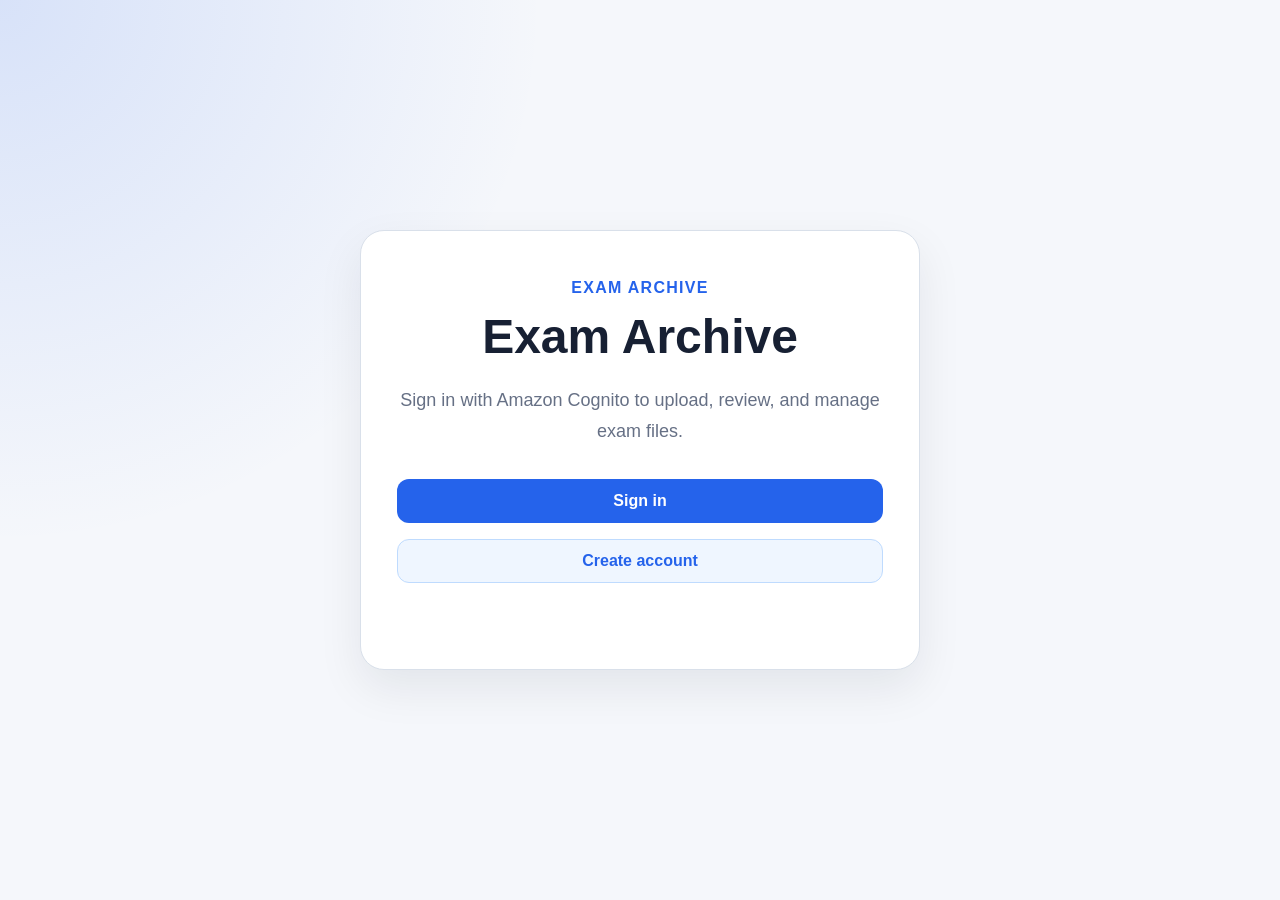
==== discussion.html @ 2037c550 "Update Discussion" ====
<!doctype html>
<html lang="zh-Hant">
<head>
    <meta charset="utf-8">
    <meta name="viewport" content="width=device-width, initial-scale=1">
    <title>討論區 - Exam Archive</title>
    <link rel="stylesheet" href="css/style.css">
</head>
<body>
    <main class="app-shell">
        <header class="app-header">
            <div>
                <p class="eyebrow">Exam Archive</p>
                <h1>討論區</h1>
            </div>
            <div class="user-bar">
                <span id="currentUserText">尚未登入</span>
                <a class="button ghost small" href="myfiles.html">回我的考古題</a>
            </div>
        </header>

        <section class="panel">
            <div class="section-head">
                <div>
                    <h2>選擇考古題以參與討論</h2>
                </div>
            </div>

            <div class="file-layout">
                <div class="file-list" id="fileList">
                    <p class="muted">載入中...</p>
                </div>

                <article class="file-detail" id="discussionDetail">
                    <div class="empty-state">
                        <h3>選擇一份考古題</h3>
                        <p>點選左側列表後，題目與討論內容會顯示在這裡。</p>
                    </div>
                </article>
            </div>
            
            <p class="status" id="filesStatus"></p>
        </section>
    </main>

    <script src="js/config.js"></script>
    <script src="js/api.js"></script>
    <script src="js/session.js"></script>
    <script src="js/discussion.js"></script>
</body>
</html>
---- css/style.css ----
* {
    box-sizing: border-box;
}

:root {
    --bg: #f5f7fb;
    --card: #ffffff;
    --text: #172033;
    --muted: #667085;
    --line: #d9e0ea;
    --primary: #2563eb;
    --primary-dark: #1d4ed8;
    --danger: #b42318;
    --success: #027a48;
    --success-bg: #f0fdf4;
    --success-soft: #dcfce7;
    --shadow: 0 18px 45px rgba(15, 23, 42, 0.08);
}

body {
    margin: 0;
    min-height: 100vh;
    font-family: Arial, "Noto Sans TC", sans-serif;
    color: var(--text);
    background:
        radial-gradient(circle at top left, rgba(37, 99, 235, 0.14), transparent 34rem),
        var(--bg);
}

.home {
    min-height: 100vh;
    display: grid;
    place-items: center;
    padding: 24px;
}

.hero-card {
    width: min(92vw, 560px);
    padding: 48px 36px;
    background: var(--card);
    border: 1px solid var(--line);
    border-radius: 24px;
    box-shadow: var(--shadow);
    text-align: center;
}

.app-shell {
    width: min(100%, 1100px);
    margin: 0 auto;
    padding: 32px 20px 60px;
}

.app-header {
    display: flex;
    align-items: flex-start;
    justify-content: space-between;
    gap: 18px;
    margin-bottom: 22px;
}

.eyebrow {
    margin: 0 0 10px;
    color: var(--primary);
    font-weight: 900;
    letter-spacing: 0.08em;
    text-transform: uppercase;
}

h1,
h2,
h3 {
    margin: 0;
    line-height: 1.25;
}

h1 {
    font-size: clamp(32px, 5vw, 48px);
}

h2 {
    margin-bottom: 18px;
    font-size: 24px;
}

h3 {
    font-size: 18px;
}

.hero-text {
    margin: 18px auto 32px;
    max-width: 30rem;
    color: var(--muted);
    font-size: 18px;
    line-height: 1.7;
}

.hero-actions {
    display: flex;
    justify-content: center;
}

.user-bar {
    display: flex;
    align-items: center;
    gap: 12px;
    color: var(--muted);
    font-weight: 700;
}

.panel {
    margin-bottom: 18px;
    padding: 24px;
    background: var(--card);
    border: 1px solid var(--line);
    border-radius: 20px;
    box-shadow: var(--shadow);
}

.tabs,
.page-nav {
    display: inline-flex;
    gap: 6px;
    padding: 4px;
    margin-bottom: 20px;
    background: #eef2f7;
    border-radius: 12px;
}

.tab,
.nav-link {
    min-height: 40px;
    padding: 0 18px;
    border: 0;
    border-radius: 10px;
    background: transparent;
    color: var(--muted);
    font-weight: 800;
    cursor: pointer;
    text-decoration: none;
    display: inline-flex;
    align-items: center;
}

.tab.is-active,
.nav-link.is-active {
    background: var(--card);
    color: var(--primary);
    box-shadow: 0 6px 16px rgba(15, 23, 42, 0.08);
}

.form-grid {
    display: grid;
    gap: 16px;
}

.two-columns {
    grid-template-columns: repeat(2, minmax(0, 1fr));
}

label {
    display: grid;
    gap: 8px;
    color: #344054;
    font-weight: 800;
    text-align: left;
}

input,
select,
textarea {
    width: 100%;
    border: 1px solid var(--line);
    border-radius: 12px;
    padding: 12px 14px;
    font: inherit;
    color: var(--text);
    background: #fff;
}

textarea {
    resize: vertical;
    line-height: 1.7;
}

.button,
button {
    min-height: 44px;
    padding: 0 18px;
    border: 1px solid transparent;
    border-radius: 12px;
    font: inherit;
    font-weight: 850;
    cursor: pointer;
    text-decoration: none;
    display: inline-flex;
    align-items: center;
    justify-content: center;
}

.button.small,
button.small {
    min-height: 38px;
    padding: 0 14px;
}

.primary {
    color: #fff;
    background: var(--primary);
}

.primary:hover {
    background: var(--primary-dark);
}

.ghost {
    color: var(--primary);
    background: #eff6ff;
    border-color: #bfdbfe;
}

.upload-box {
    margin: 18px 0;
    padding: 24px;
    border: 2px dashed #b8c7dc;
    border-radius: 18px;
    background: #f8fbff;
    text-align: center;
}

.upload-box input {
    max-width: 420px;
    margin: 0 auto 12px;
}

.status {
    min-height: 24px;
    margin: 14px 0 0;
    color: var(--muted);
    font-weight: 700;
}

.status.err {
    color: var(--danger);
}

.status.ok {
    color: var(--success);
}

.section-head,
.review-header,
.question-header {
    display: flex;
    align-items: flex-start;
    justify-content: space-between;
    gap: 16px;
    margin-bottom: 18px;
}

.section-head p,
.review-header p {
    margin: 8px 0 0;
    color: var(--muted);
}

.file-layout {
    display: grid;
    grid-template-columns: 360px 1fr;
    gap: 18px;
    align-items: start;
}

.file-list {
    display: grid;
    gap: 12px;
}

.file-card {
    width: 100%;
    display: block;
    text-align: left;
    padding: 16px;
    color: var(--text);
    background: #f8fbff;
    border: 1px solid #dbe7f8;
    border-radius: 16px;
    cursor: pointer;
}

.file-card:hover,
.file-card.is-active {
    border-color: var(--primary);
    background: #eff6ff;
}

.file-card strong {
    display: block;
    margin-bottom: 8px;
    word-break: break-word;
}

.file-card span {
    display: block;
    color: var(--muted);
    font-size: 14px;
    line-height: 1.5;
}

.file-detail {
    min-height: 360px;
    padding: 20px;
    background: #fbfdff;
    border: 1px solid var(--line);
    border-radius: 18px;
}

.detail-meta {
    display: grid;
    gap: 8px;
    margin: 16px 0;
    padding: 14px;
    color: var(--muted);
    background: #f1f5f9;
    border-radius: 14px;
}

.detail-text {
    white-space: pre-wrap;
    padding: 16px;
    line-height: 1.8;
    background: #ffffff;
    border: 1px solid var(--line);
    border-radius: 14px;
}

.badge {
    padding: 8px 12px;
    color: var(--primary);
    background: #eff6ff;
    border-radius: 999px;
    font-weight: 900;
    white-space: nowrap;
}

.actions-row {
    display: flex;
    justify-content: flex-end;
    gap: 12px;
    margin-top: 16px;
}

.empty-state {
    text-align: center;
}

.empty-state p,
.muted {
    color: var(--muted);
}

/* Discussion / question page */

.question-panel {
    display: flex;
    flex-direction: column;
}

.question-content {
    margin-bottom: 8px;
    padding: 20px;
    color: var(--text);
    font-size: 16px;
    line-height: 1.7;
    background: #f8fafc;
    border: 1px solid var(--line);
    border-radius: 12px;
}

.question-content p {
    margin: 0;
}

.divider {
    border: none;
    border-top: 1px solid var(--line);
    margin: 24px 0;
}

.discussion-area h3 {
    margin-bottom: 20px;
    color: var(--text);
    font-size: 18px;
}

.comments-list {
    display: flex;
    flex-direction: column;
    gap: 20px;
    margin-bottom: 24px;
}

.comment {
    display: flex;
    gap: 16px;
}

.comment-avatar {
    width: 42px;
    height: 42px;
    border-radius: 50%;
    background: var(--primary);
    color: #ffffff;
    display: flex;
    align-items: center;
    justify-content: center;
    font-size: 18px;
    font-weight: 800;
    flex-shrink: 0;
}

.comment-body {
    flex: 1;
    padding: 16px;
    background: #f8fbff;
    border: 1px solid #e2e8f0;
    border-radius: 0 16px 16px 16px;
}

.comment-meta {
    display: flex;
    align-items: baseline;
    gap: 12px;
    margin-bottom: 8px;
    flex-wrap: wrap;
}

.comment-meta strong {
    color: var(--text);
    font-weight: 800;
}

.comment-meta span {
    color: var(--muted);
    font-size: 13px;
}

.comment-body p {
    margin: 0;
    color: #334155;
    line-height: 1.6;
}

.comment-form {
    display: flex;
    flex-direction: column;
    gap: 12px;
}

.comment-form textarea {
    min-height: 100px;
}

.comment.is-correct {
    padding: 14px;
    background: var(--success-bg);
    border: 2px solid var(--success);
    border-radius: 18px;
    box-shadow: 0 4px 12px rgba(2, 122, 72, 0.05);
}

.comment-avatar.correct-avatar {
    background: var(--success);
}

.comment.is-correct .comment-body {
    padding: 0;
    background: transparent;
    border: none;
}

.badge.badge-correct {
    margin-left: 4px;
    padding: 4px 10px;
    color: var(--success);
    background: var(--success-soft);
    border: 1px solid #bbf7d0;
    font-size: 13px;
}

[hidden] {
    display: none !important;
}

@media (max-width: 780px) {
    .app-header,
    .section-head,
    .review-header,
    .question-header {
        flex-direction: column;
    }

    .two-columns,
    .file-layout {
        grid-template-columns: 1fr;
    }

    .actions-row,
    .page-nav {
        flex-direction: column;
        display: flex;
    }

    .button,
    button,
    .nav-link {
        width: 100%;
        justify-content: center;
    }

    .comment {
        gap: 12px;
    }

    .comment-avatar {
        width: 36px;
        height: 36px;
        font-size: 16px;
    }
}

/* =========================================
   Discussion / question page
   ========================================= */

.question-panel {
    display: flex;
    flex-direction: column;
}

.question-header {
    display: flex;
    align-items: center;
    justify-content: space-between;
    margin-bottom: 16px;
}

.question-content {
    font-size: 16px;
    line-height: 1.7;
    color: var(--text);
    margin-bottom: 8px;
    padding: 20px;
    background: #f8fafc;
    border-radius: 12px;
    border: 1px solid var(--line);
}

.question-content p {
    margin: 0;
}

.divider {
    border: none;
    border-top: 1px solid var(--line);
    margin: 24px 0;
}

.discussion-area h3 {
    font-size: 18px;
    margin-bottom: 20px;
    color: var(--text);
}

.comments-list {
    display: flex;
    flex-direction: column;
    gap: 20px;
    margin-bottom: 24px;
}

.comment {
    display: flex;
    gap: 16px;
}

.comment-avatar {
    width: 42px;
    height: 42px;
    border-radius: 50%;
    background: var(--primary);
    color: #ffffff;
    display: flex;
    align-items: center;
    justify-content: center;
    font-size: 18px;
    font-weight: 800;
    flex-shrink: 0;
}

.comment-body {
    flex: 1;
    background: #f8fbff;
    padding: 16px;
    border-radius: 0 16px 16px 16px;
    border: 1px solid #e2e8f0;
}

.comment-meta {
    display: flex;
    align-items: baseline;
    gap: 12px;
    margin-bottom: 8px;
}

.comment-meta strong {
    color: var(--text);
    font-weight: 800;
}

.comment-meta span {
    font-size: 13px;
    color: var(--muted);
}

.comment-body p {
    margin: 0;
    line-height: 1.6;
    color: #334155;
}

.comment-form {
    display: flex;
    flex-direction: column;
    gap: 12px;
}

.comment-form textarea {
    min-height: 100px;
}


.comment.is-correct {
    border: 2px solid var(--success);
    border-radius: 18px;
    padding: 14px;
    background: #f0fdf4; 
    box-shadow: 0 4px 12px rgba(2, 122, 72, 0.05);
}

.comment-avatar.correct-avatar {
    background: var(--success);
}

.comment.is-correct .comment-body {
    background: transparent;
    border: none;
    padding: 0;
}

.badge.badge-correct {
    color: var(--success);
    background: #dcfce7; 
    border: 1px solid #bbf7d0;
    font-size: 13px;
    padding: 4px 10px;
    margin-left: 4px;
}

/* =============================
   Teacher management page
   ============================= */

.teacher-dashboard {
    display: grid;
    grid-template-columns: repeat(4, minmax(0, 1fr));
    gap: 16px;
    margin-bottom: 18px;
}

.stat-card {
    padding: 20px;
    background: var(--card);
    border: 1px solid var(--line);
    border-radius: 18px;
    box-shadow: var(--shadow);
}

.stat-card span {
    display: block;
    margin-bottom: 8px;
    color: var(--muted);
    font-weight: 800;
}

.stat-card strong {
    display: block;
    color: var(--primary);
    font-size: 34px;
    line-height: 1;
}

.teacher-grid {
    display: grid;
    grid-template-columns: repeat(2, minmax(0, 1fr));
    gap: 18px;
}

.teacher-form {
    margin-bottom: 16px;
}

.table-wrap {
    overflow-x: auto;
    border: 1px solid var(--line);
    border-radius: 16px;
}

table {
    width: 100%;
    border-collapse: collapse;
    background: #ffffff;
}

th,
td {
    padding: 14px 16px;
    text-align: left;
    border-bottom: 1px solid var(--line);
    vertical-align: top;
}

th {
    color: #344054;
    font-size: 14px;
    background: #f8fafc;
}

td span {
    display: block;
    margin-top: 4px;
    color: var(--muted);
    font-size: 13px;
}

tr:last-child td {
    border-bottom: none;
}

.button.danger,
button.danger {
    color: #ffffff;
    background: var(--danger);
}

.button.danger:hover,
button.danger:hover {
    background: #912018;
}

.button:disabled,
button:disabled {
    cursor: not-allowed;
    opacity: 0.55;
}

@media (max-width: 900px) {
    .teacher-dashboard,
    .teacher-grid {
        grid-template-columns: 1fr;
    }
}
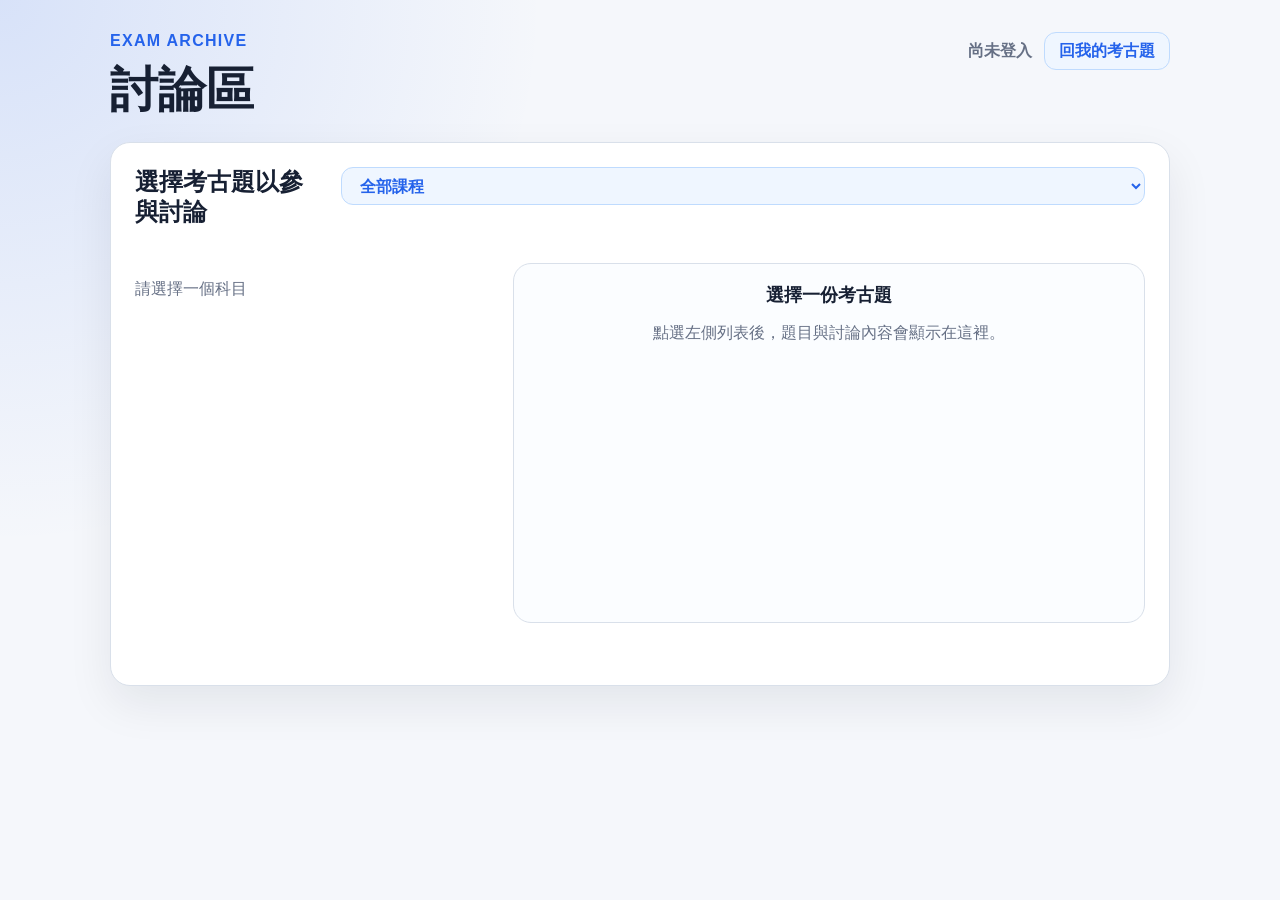
==== commit a76c017e: "Update logout" ====
--- a/discussion.html
+++ b/discussion.html
@@ -24,11 +24,18 @@
                 <div>
                     <h2>選擇考古題以參與討論</h2>
                 </div>
+                <select 
+                    id="fileCourseSelect"
+                    class="button ghost small">
+                    <option value="">
+                        全部課程
+                    </option>
+                </select>
             </div>
 
             <div class="file-layout">
                 <div class="file-list" id="fileList">
-                    <p class="muted">載入中...</p>
+                    <p class="muted">請選擇一個科目</p>
                 </div>
 
                 <article class="file-detail" id="discussionDetail">
@@ -45,7 +52,8 @@
 
     <script src="js/config.js"></script>
     <script src="js/api.js"></script>
-    <script src="js/session.js"></script>
+    <script src="js/auth.js"></script>
+<script src="js/session.js"></script>
     <script src="js/discussion.js"></script>
 </body>
 </html>
--- a/css/style.css
+++ b/css/style.css
@@ -182,6 +182,33 @@
     line-height: 1.7;
 }
 
+.choice-group {
+    display: grid;
+    gap: 12px;
+    margin: 0;
+    padding: 16px;
+    border: 1px solid var(--line);
+    border-radius: 12px;
+    text-align: left;
+}
+
+.choice-group legend {
+    padding: 0 6px;
+    color: #344054;
+    font-weight: 800;
+}
+
+.choice-row {
+    display: flex;
+    align-items: center;
+    gap: 10px;
+    font-weight: 700;
+}
+
+.choice-row input {
+    width: auto;
+}
+
 .button,
 button {
     min-height: 44px;
@@ -232,6 +259,52 @@
     margin: 0 auto 12px;
 }
 
+.handwriting-area {
+    display: grid;
+    gap: 14px;
+}
+
+.handwriting-area canvas {
+    width: 100%;
+    height: 360px;
+    display: block;
+    border: 1px solid var(--line);
+    border-radius: 12px;
+    background: #ffffff;
+    cursor: crosshair;
+    touch-action: none;
+}
+
+.handwriting-actions {
+    display: flex;
+    justify-content: flex-end;
+}
+
+.camera-area {
+    display: grid;
+    gap: 14px;
+    --camera-aspect-ratio: 16 / 9;
+}
+
+.camera-area video,
+.camera-area canvas {
+    width: 100%;
+    max-height: 68vh;
+    aspect-ratio: var(--camera-aspect-ratio);
+    display: block;
+    border: 1px solid var(--line);
+    border-radius: 12px;
+    background: #0f172a;
+    object-fit: contain;
+}
+
+.camera-actions {
+    display: flex;
+    justify-content: flex-end;
+    gap: 10px;
+    flex-wrap: wrap;
+}
+
 .status {
     min-height: 24px;
     margin: 14px 0 0;
@@ -769,3 +842,101 @@
         grid-template-columns: 1fr;
     }
 }
+
+.modal {
+    position: fixed;
+    top: 0;
+    left: 0;
+    right: 0;
+    bottom: 0;
+
+    background: rgba(0,0,0,0.5);
+
+    display: flex;
+    justify-content: center;
+    align-items: center;
+
+    z-index: 999;
+}
+
+.modal.hidden {
+    display: none;
+}
+
+.modal-content {
+    width: 500px;
+    max-height: 80vh;
+    background: white;
+    border-radius: 10px;
+    overflow: hidden;
+
+    display: flex;
+    flex-direction: column;
+}
+
+.modal-header {
+    padding: 12px 16px;
+    display: flex;
+    justify-content: space-between;
+    border-bottom: 1px solid #eee;
+}
+
+.modal-body {
+    padding: 12px 16px;   /* 左右 padding 控制靠左程度 */
+    max-height: 400px;
+    overflow-y: auto;
+}
+
+.modal-close {
+    border: none;
+    background: none;
+    font-size: 18px;
+    cursor: pointer;
+}
+
+.student-list {
+    display: flex;
+    flex-direction: column;
+    gap: 10px;
+}
+
+.modal-body {
+    padding: 12px 0;
+    max-height: 400px;
+    overflow-y: auto;
+}
+
+.modal-footer {
+    display: flex;
+    justify-content: center;  /* ⭐置中 */
+    padding: 12px 0;
+    border-top: 1px solid #eee;
+}
+
+.modal-body label {
+    display: flex;
+    align-items: center;
+    gap: 10px;
+
+    padding: 6px 6px;   /* 比較緊湊 */
+    border-radius: 6px;
+
+    cursor: pointer;
+}
+
+.modal-body label:hover {
+    background: #f5f5f5;
+}
+
+.modal-body label {
+    width: 100%;
+}
+
+.modal-body label:hover {
+    background: #f5f5f5;
+}
+
+.modal-body input[type="checkbox"] {
+    margin-left: 0;
+    transform: scale(1.05);
+}
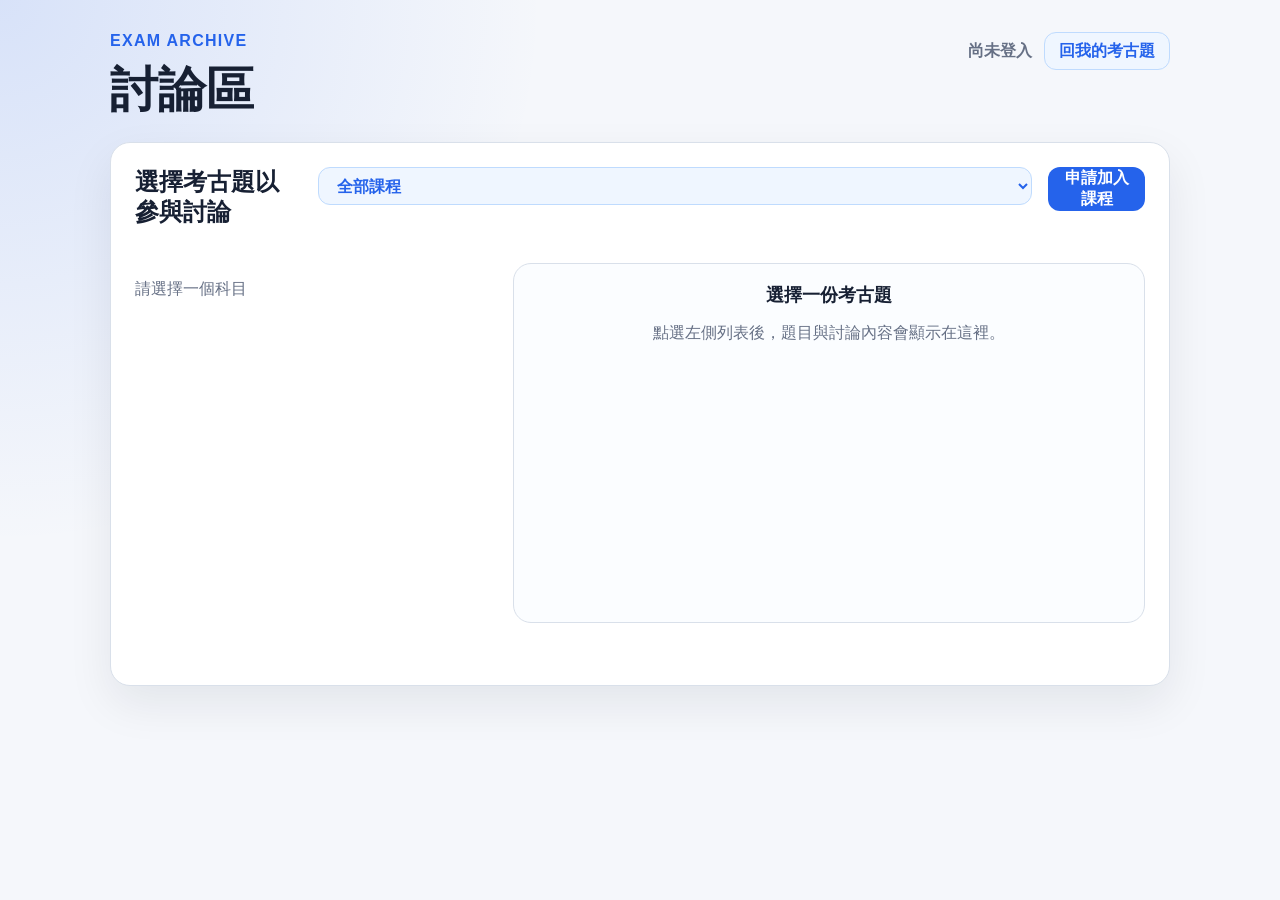
==== commit 37755816: "remove redundant await" ====
--- a/discussion.html
+++ b/discussion.html
@@ -31,6 +31,9 @@
                         全部課程
                     </option>
                 </select>
+                <button id="openJoinCourseModal" class="button small primary">
+                    申請加入課程
+                </button>
             </div>
 
             <div class="file-layout">
@@ -48,12 +51,30 @@
             
             <p class="status" id="filesStatus"></p>
         </section>
+        
+        <div id="joinCourseModal" class="modal hidden">
+            <div class="modal-content">
+        
+                <div class="modal-header">
+                    <h3>選擇要加入的課程</h3>
+                    <button id="closeJoinCourseModalBtn">✕</button>
+                </div>
+        
+                <select id="joinCourseSelect"></select>
+        
+                <div style="display:flex; justify-content:center; margin-top:20px;">
+                    <button id="confirmJoinCourseBtn" class="button primary small">
+                        確認申請
+                    </button>
+                </div>
+        
+            </div>
+        </div>
     </main>
 
     <script src="js/config.js"></script>
     <script src="js/api.js"></script>
-    <script src="js/auth.js"></script>
-<script src="js/session.js"></script>
+    <script src="js/session.js"></script>
     <script src="js/discussion.js"></script>
 </body>
 </html>
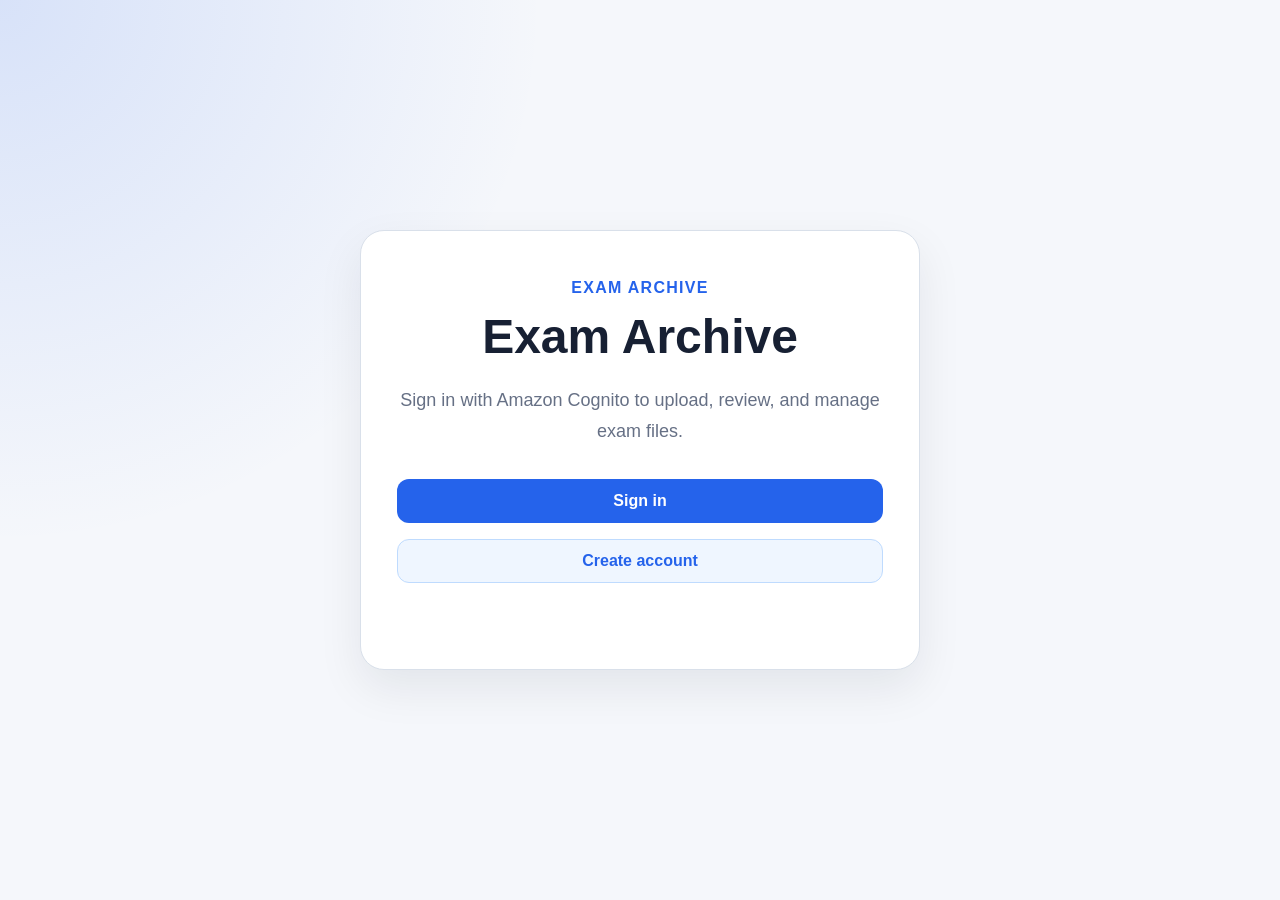
==== commit d9e81e3f: "update delete file place" ====
--- a/discussion.html
+++ b/discussion.html
@@ -31,9 +31,9 @@
                         全部課程
                     </option>
                 </select>
-                <button id="openJoinCourseModal" class="button small primary">
+                <!-- <button id="openJoinCourseModal" class="button small primary">
                     申請加入課程
-                </button>
+                </button> -->
             </div>
 
             <div class="file-layout">
--- a/css/style.css
+++ b/css/style.css
@@ -830,6 +830,17 @@
     background: #912018;
 }
 
+.button.success,
+button.success {
+    color: #ffffff;
+    background: var(--success);
+}
+
+.button.success:hover,
+button.success:hover {
+    background: #912018;
+}
+
 .button:disabled,
 button:disabled {
     cursor: not-allowed;
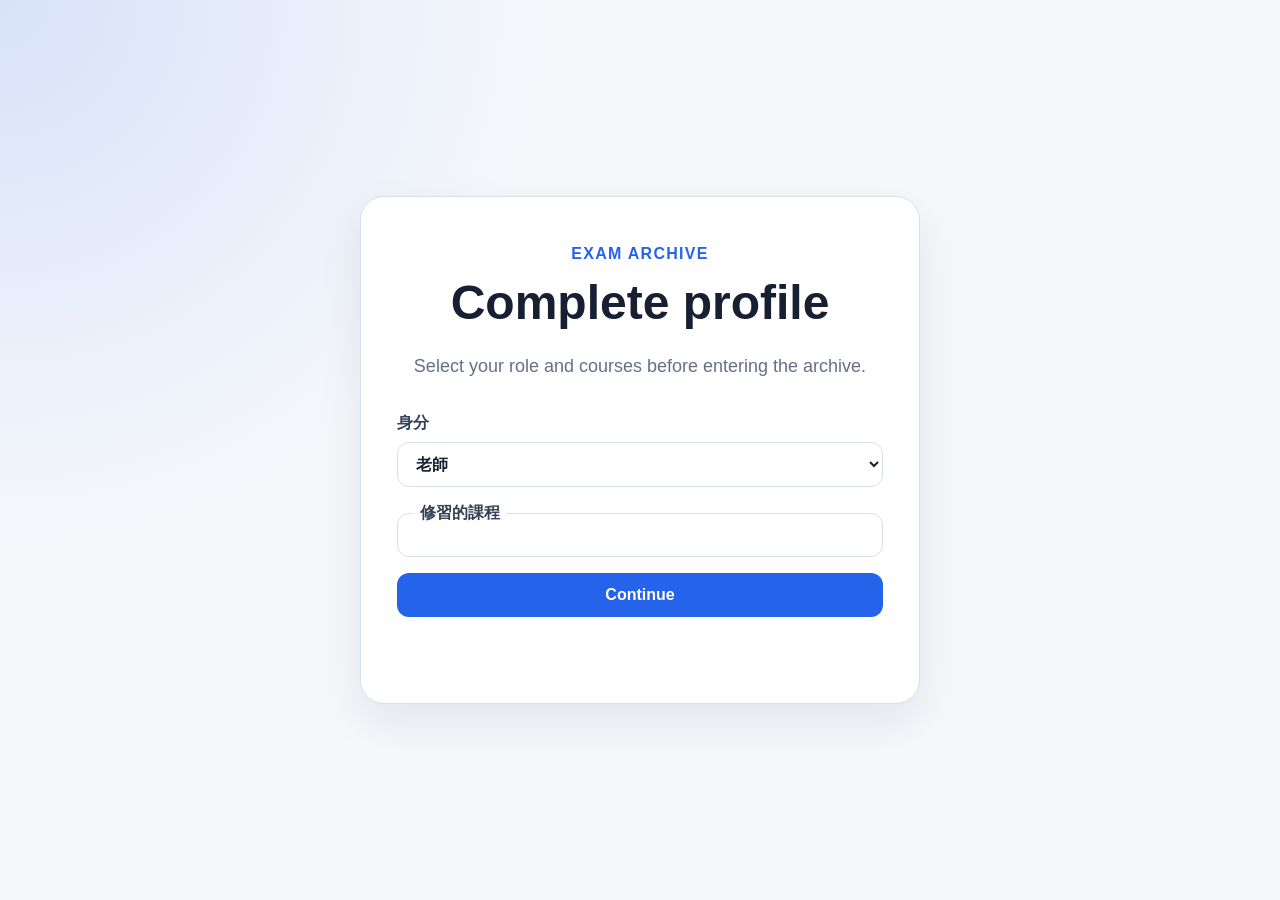
==== commit 2fc2b643: "update discussion default course" ====
--- a/discussion.html
+++ b/discussion.html
@@ -28,7 +28,7 @@
                     id="fileCourseSelect"
                     class="button ghost small">
                     <option value="">
-                        全部課程
+                        請選擇一個課程
                     </option>
                 </select>
                 <!-- <button id="openJoinCourseModal" class="button small primary">
